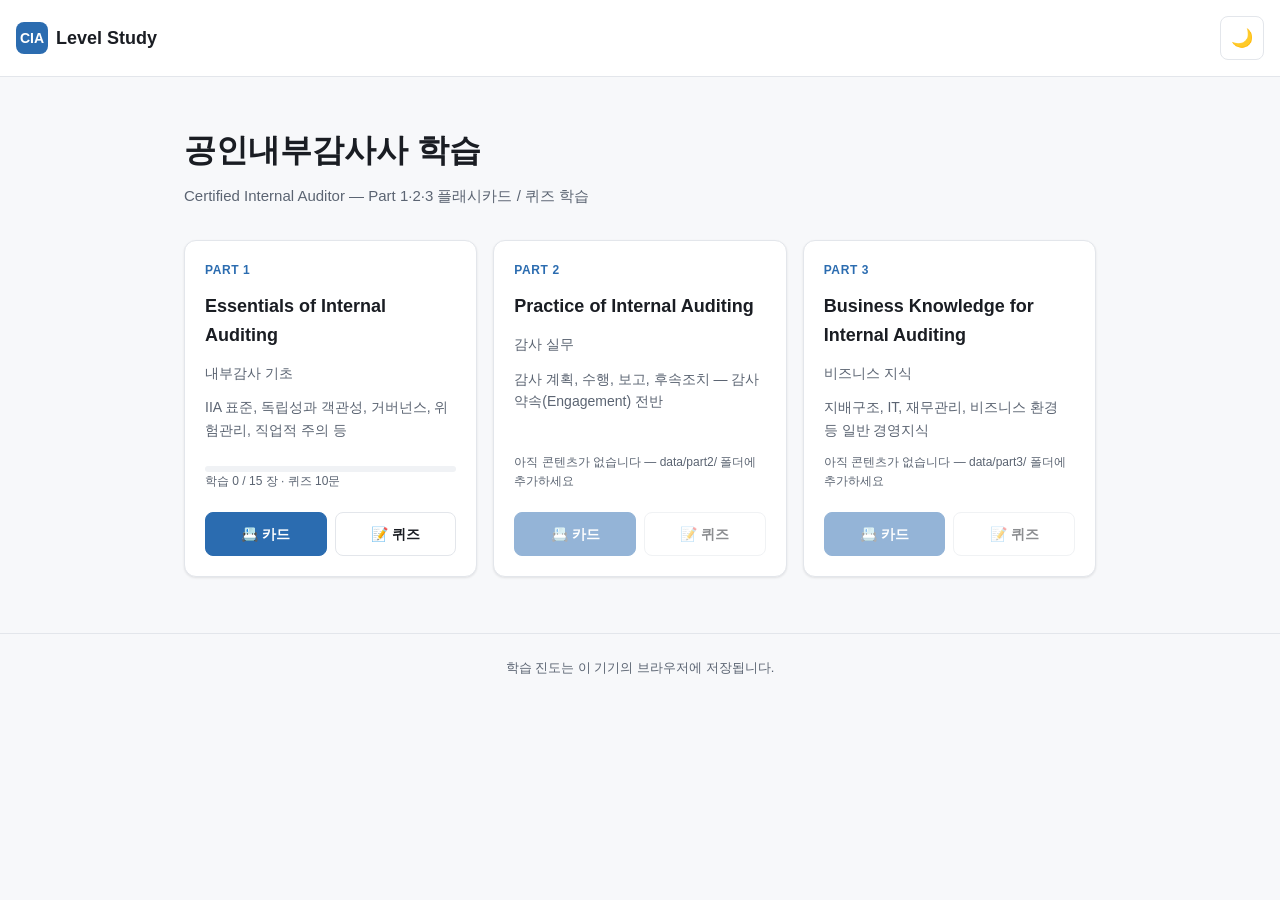
==== index.html @ ff958520 "Initial commit: CIA study site scaffold - Vanilla HTML/CSS/JS, GitHub Pages ready - Home with Part 1" ====
<!DOCTYPE html>
<html lang="ko">
<head>
  <meta charset="UTF-8">
  <meta name="viewport" content="width=device-width, initial-scale=1, viewport-fit=cover">
  <meta name="description" content="공인내부감사사(CIA) 학습 사이트 - 플래시카드와 퀴즈로 효과적 학습">
  <meta name="theme-color" content="#2b6cb0">
  <title>CIA Level Study - 공인내부감사사 학습</title>
  <link rel="stylesheet" href="css/style.css">
</head>
<body>
  <header>
    <div class="brand">
      <a href="index.html">
        <span class="brand-icon">CIA</span>
        <span>Level Study</span>
      </a>
    </div>
    <div class="header-actions">
      <button id="themeToggle" class="icon-btn" aria-label="테마 변경">🌙</button>
    </div>
  </header>

  <main class="container">
    <section class="hero">
      <h1>공인내부감사사 학습</h1>
      <p>Certified Internal Auditor — Part 1·2·3 플래시카드 / 퀴즈 학습</p>
    </section>

    <section id="parts" class="parts-grid"></section>
  </main>

  <footer>
    <p>학습 진도는 이 기기의 브라우저에 저장됩니다.</p>
  </footer>

  <script src="js/app.js"></script>
  <script>
    CIA.setupHeader();

    async function renderParts() {
      const grid = document.getElementById("parts");
      try {
        const manifest = await CIA.loadManifest();
        grid.innerHTML = "";
        for (const part of manifest.parts) {
          const cardCount = await getCount(part, "flashcards");
          const quizCount = await getCount(part, "quiz");
          const progress = CIA.Progress.loadFlashcards(part.id);
          const studiedCount = progress.studied.length;
          const pct = cardCount > 0 ? Math.round((studiedCount / cardCount) * 100) : 0;

          const hasContent = cardCount > 0 || quizCount > 0;

          const div = document.createElement("div");
          div.className = "part-card";
          div.innerHTML = `
            <div class="part-number">Part ${part.number}</div>
            <div class="part-title">${escapeHTML(part.title)}</div>
            <div class="part-title-ko">${escapeHTML(part.titleKo)}</div>
            <div class="part-desc">${escapeHTML(part.description)}</div>
            ${hasContent ? `
              <div>
                <div class="progress-bar"><div class="progress-fill" style="width:${pct}%"></div></div>
                <div class="progress-text">학습 ${studiedCount} / ${cardCount} 장 · 퀴즈 ${quizCount}문</div>
              </div>
            ` : `<div class="progress-text">아직 콘텐츠가 없습니다 — data/${part.id}/ 폴더에 추가하세요</div>`}
            <div class="part-actions">
              <a class="btn btn-primary" href="flashcards.html?part=${part.id}" ${cardCount === 0 ? "aria-disabled='true' style='pointer-events:none;opacity:.5'" : ""}>📇 카드</a>
              <a class="btn" href="quiz.html?part=${part.id}" ${quizCount === 0 ? "aria-disabled='true' style='pointer-events:none;opacity:.5'" : ""}>📝 퀴즈</a>
            </div>
          `;
          grid.appendChild(div);
        }
      } catch (e) {
        grid.innerHTML = `<div class="empty-state"><h2>로딩 오류</h2><p>${escapeHTML(e.message)}</p></div>`;
      }
    }

    async function getCount(part, type) {
      const data = await CIA.loadPartData(part, type);
      if (!data) return 0;
      return type === "flashcards" ? (data.cards || []).length : (data.questions || []).length;
    }

    function escapeHTML(s) {
      return String(s).replace(/[&<>"']/g, (c) => ({
        "&": "&amp;", "<": "&lt;", ">": "&gt;", '"': "&quot;", "'": "&#39;"
      }[c]));
    }

    renderParts();
  </script>
</body>
</html>
---- css/style.css ----
:root {
  --bg: #f7f8fa;
  --surface: #ffffff;
  --surface-2: #f0f2f5;
  --text: #1a1d23;
  --text-muted: #5b6472;
  --border: #e3e6eb;
  --primary: #2b6cb0;
  --primary-hover: #2c5282;
  --success: #2f855a;
  --success-bg: #c6f6d5;
  --danger: #c53030;
  --danger-bg: #fed7d7;
  --warning: #b7791f;
  --shadow: 0 1px 3px rgba(0, 0, 0, 0.06), 0 1px 2px rgba(0, 0, 0, 0.04);
  --radius: 12px;
  --radius-sm: 8px;
}

[data-theme="dark"] {
  --bg: #0f1419;
  --surface: #1a1f29;
  --surface-2: #232936;
  --text: #e6e8eb;
  --text-muted: #9aa3b2;
  --border: #2d3441;
  --primary: #63b3ed;
  --primary-hover: #90cdf4;
  --success: #68d391;
  --success-bg: #1c4532;
  --danger: #fc8181;
  --danger-bg: #4a1d1d;
  --warning: #f6ad55;
  --shadow: 0 2px 6px rgba(0, 0, 0, 0.3);
}

@media (prefers-color-scheme: dark) {
  :root:not([data-theme="light"]) {
    --bg: #0f1419;
    --surface: #1a1f29;
    --surface-2: #232936;
    --text: #e6e8eb;
    --text-muted: #9aa3b2;
    --border: #2d3441;
    --primary: #63b3ed;
    --primary-hover: #90cdf4;
    --success: #68d391;
    --success-bg: #1c4532;
    --danger: #fc8181;
    --danger-bg: #4a1d1d;
    --warning: #f6ad55;
    --shadow: 0 2px 6px rgba(0, 0, 0, 0.3);
  }
}

* {
  box-sizing: border-box;
  margin: 0;
  padding: 0;
}

html {
  -webkit-text-size-adjust: 100%;
  -webkit-tap-highlight-color: transparent;
}

body {
  font-family: -apple-system, BlinkMacSystemFont, "Segoe UI", "Apple SD Gothic Neo",
    "Malgun Gothic", "맑은 고딕", Roboto, sans-serif;
  background: var(--bg);
  color: var(--text);
  line-height: 1.6;
  font-size: 16px;
  min-height: 100vh;
  min-height: 100dvh;
  padding-bottom: env(safe-area-inset-bottom);
  transition: background 0.2s, color 0.2s;
}

button {
  font-family: inherit;
  cursor: pointer;
  -webkit-tap-highlight-color: transparent;
  touch-action: manipulation;
}

a {
  color: var(--primary);
  text-decoration: none;
}

a:hover {
  text-decoration: underline;
}

.container {
  max-width: 960px;
  margin: 0 auto;
  padding: 16px;
}

@media (min-width: 768px) {
  .container {
    padding: 24px;
  }
}

/* Header */
header {
  display: flex;
  justify-content: space-between;
  align-items: center;
  padding: 16px;
  border-bottom: 1px solid var(--border);
  background: var(--surface);
  position: sticky;
  top: 0;
  z-index: 10;
  padding-top: max(16px, env(safe-area-inset-top));
}

.brand {
  display: flex;
  align-items: center;
  gap: 8px;
  font-weight: 700;
  font-size: 18px;
  color: var(--text);
}

.brand a {
  color: inherit;
  display: flex;
  align-items: center;
  gap: 8px;
}

.brand-icon {
  width: 32px;
  height: 32px;
  background: var(--primary);
  color: white;
  display: flex;
  align-items: center;
  justify-content: center;
  border-radius: 8px;
  font-weight: 700;
  font-size: 14px;
}

.header-actions {
  display: flex;
  gap: 8px;
  align-items: center;
}

.icon-btn {
  width: 44px;
  height: 44px;
  border: 1px solid var(--border);
  background: var(--surface);
  color: var(--text);
  border-radius: var(--radius-sm);
  display: flex;
  align-items: center;
  justify-content: center;
  font-size: 18px;
}

.icon-btn:hover {
  background: var(--surface-2);
}

/* Hero */
.hero {
  padding: 24px 0 16px;
}

.hero h1 {
  font-size: 24px;
  margin-bottom: 8px;
}

.hero p {
  color: var(--text-muted);
  font-size: 15px;
}

@media (min-width: 768px) {
  .hero h1 {
    font-size: 32px;
  }
}

/* Part cards grid */
.parts-grid {
  display: grid;
  grid-template-columns: 1fr;
  gap: 16px;
  margin-top: 16px;
}

@media (min-width: 768px) {
  .parts-grid {
    grid-template-columns: repeat(3, 1fr);
  }
}

.part-card {
  background: var(--surface);
  border: 1px solid var(--border);
  border-radius: var(--radius);
  padding: 20px;
  box-shadow: var(--shadow);
  display: flex;
  flex-direction: column;
  gap: 12px;
}

.part-number {
  font-size: 12px;
  font-weight: 700;
  color: var(--primary);
  letter-spacing: 0.05em;
  text-transform: uppercase;
}

.part-title {
  font-size: 18px;
  font-weight: 700;
}

.part-title-ko {
  font-size: 14px;
  color: var(--text-muted);
}

.part-desc {
  font-size: 14px;
  color: var(--text-muted);
  flex-grow: 1;
}

.progress-bar {
  height: 6px;
  background: var(--surface-2);
  border-radius: 3px;
  overflow: hidden;
}

.progress-fill {
  height: 100%;
  background: var(--primary);
  transition: width 0.3s;
}

.progress-text {
  font-size: 12px;
  color: var(--text-muted);
}

.part-actions {
  display: flex;
  gap: 8px;
  margin-top: 8px;
}

.btn {
  flex: 1;
  min-height: 44px;
  padding: 10px 16px;
  border-radius: var(--radius-sm);
  border: 1px solid var(--border);
  background: var(--surface);
  color: var(--text);
  font-size: 14px;
  font-weight: 600;
  display: flex;
  align-items: center;
  justify-content: center;
  gap: 6px;
  text-decoration: none;
  transition: background 0.15s, border-color 0.15s;
}

.btn:hover {
  background: var(--surface-2);
  text-decoration: none;
}

.btn-primary {
  background: var(--primary);
  border-color: var(--primary);
  color: white;
}

.btn-primary:hover {
  background: var(--primary-hover);
  border-color: var(--primary-hover);
}

.btn-success {
  background: var(--success);
  border-color: var(--success);
  color: white;
}

.btn-danger {
  background: var(--danger);
  border-color: var(--danger);
  color: white;
}

.btn-block {
  width: 100%;
}

.btn:disabled {
  opacity: 0.5;
  cursor: not-allowed;
}

/* Flashcard */
.study-bar {
  display: flex;
  justify-content: space-between;
  align-items: center;
  padding: 12px 0;
  font-size: 14px;
  color: var(--text-muted);
  flex-wrap: wrap;
  gap: 8px;
}

.flashcard-container {
  perspective: 1500px;
  margin: 24px 0;
  min-height: 320px;
  display: flex;
  align-items: center;
  justify-content: center;
}

.flashcard {
  width: 100%;
  max-width: 600px;
  min-height: 280px;
  position: relative;
  transform-style: preserve-3d;
  transition: transform 0.5s;
  cursor: pointer;
  user-select: none;
}

.flashcard.flipped {
  transform: rotateY(180deg);
}

.card-face {
  position: absolute;
  inset: 0;
  backface-visibility: hidden;
  -webkit-backface-visibility: hidden;
  background: var(--surface);
  border: 1px solid var(--border);
  border-radius: var(--radius);
  padding: 32px 24px;
  display: flex;
  flex-direction: column;
  justify-content: center;
  box-shadow: var(--shadow);
}

.card-back {
  transform: rotateY(180deg);
}

.card-category {
  font-size: 12px;
  text-transform: uppercase;
  letter-spacing: 0.05em;
  color: var(--primary);
  font-weight: 700;
  margin-bottom: 12px;
}

.card-content {
  font-size: 18px;
  line-height: 1.7;
  text-align: center;
  flex-grow: 1;
  display: flex;
  align-items: center;
  justify-content: center;
}

.card-back .card-content {
  font-size: 16px;
  text-align: left;
  display: block;
}

.card-tags {
  margin-top: 16px;
  display: flex;
  gap: 6px;
  flex-wrap: wrap;
  justify-content: center;
}

.tag {
  font-size: 11px;
  padding: 3px 8px;
  background: var(--surface-2);
  color: var(--text-muted);
  border-radius: 12px;
}

.flip-hint {
  text-align: center;
  font-size: 13px;
  color: var(--text-muted);
  margin-top: 12px;
}

.flashcard-actions {
  display: grid;
  grid-template-columns: repeat(3, 1fr);
  gap: 8px;
  margin-top: 16px;
}

@media (max-width: 480px) {
  .card-content {
    font-size: 16px;
  }
  .card-back .card-content {
    font-size: 15px;
  }
  .card-face {
    padding: 24px 16px;
  }
}

/* Quiz */
.quiz-question {
  background: var(--surface);
  border: 1px solid var(--border);
  border-radius: var(--radius);
  padding: 20px;
  margin: 16px 0;
  box-shadow: var(--shadow);
}

.question-text {
  font-size: 17px;
  line-height: 1.6;
  margin-bottom: 16px;
  font-weight: 600;
}

.options {
  display: flex;
  flex-direction: column;
  gap: 8px;
}

.option {
  width: 100%;
  text-align: left;
  padding: 14px 16px;
  border: 1px solid var(--border);
  background: var(--surface);
  color: var(--text);
  border-radius: var(--radius-sm);
  font-size: 15px;
  line-height: 1.5;
  min-height: 48px;
  transition: all 0.15s;
}

.option:hover:not(:disabled) {
  border-color: var(--primary);
  background: var(--surface-2);
}

.option.correct {
  background: var(--success-bg);
  border-color: var(--success);
  color: var(--text);
}

.option.wrong {
  background: var(--danger-bg);
  border-color: var(--danger);
  color: var(--text);
}

.option:disabled {
  cursor: not-allowed;
}

.option-letter {
  display: inline-block;
  font-weight: 700;
  margin-right: 8px;
  color: var(--primary);
}

.feedback {
  margin-top: 16px;
  padding: 14px;
  border-radius: var(--radius-sm);
  background: var(--surface-2);
  font-size: 14px;
  line-height: 1.6;
}

.feedback-title {
  font-weight: 700;
  margin-bottom: 6px;
}

.feedback.correct .feedback-title {
  color: var(--success);
}

.feedback.wrong .feedback-title {
  color: var(--danger);
}

.quiz-result {
  background: var(--surface);
  border: 1px solid var(--border);
  border-radius: var(--radius);
  padding: 24px;
  text-align: center;
  margin: 24px 0;
  box-shadow: var(--shadow);
}

.score-big {
  font-size: 48px;
  font-weight: 700;
  color: var(--primary);
  margin: 16px 0;
}

.empty-state {
  text-align: center;
  padding: 48px 16px;
  color: var(--text-muted);
}

.empty-state h2 {
  margin-bottom: 8px;
  color: var(--text);
}

footer {
  text-align: center;
  padding: 24px 16px;
  color: var(--text-muted);
  font-size: 13px;
  border-top: 1px solid var(--border);
  margin-top: 32px;
}

.footer-actions {
  margin-top: 16px;
  display: grid;
  grid-template-columns: 1fr 1fr;
  gap: 8px;
  max-width: 600px;
  margin-left: auto;
  margin-right: auto;
}

.action-bar-bottom {
  display: flex;
  gap: 8px;
  margin-top: 16px;
}
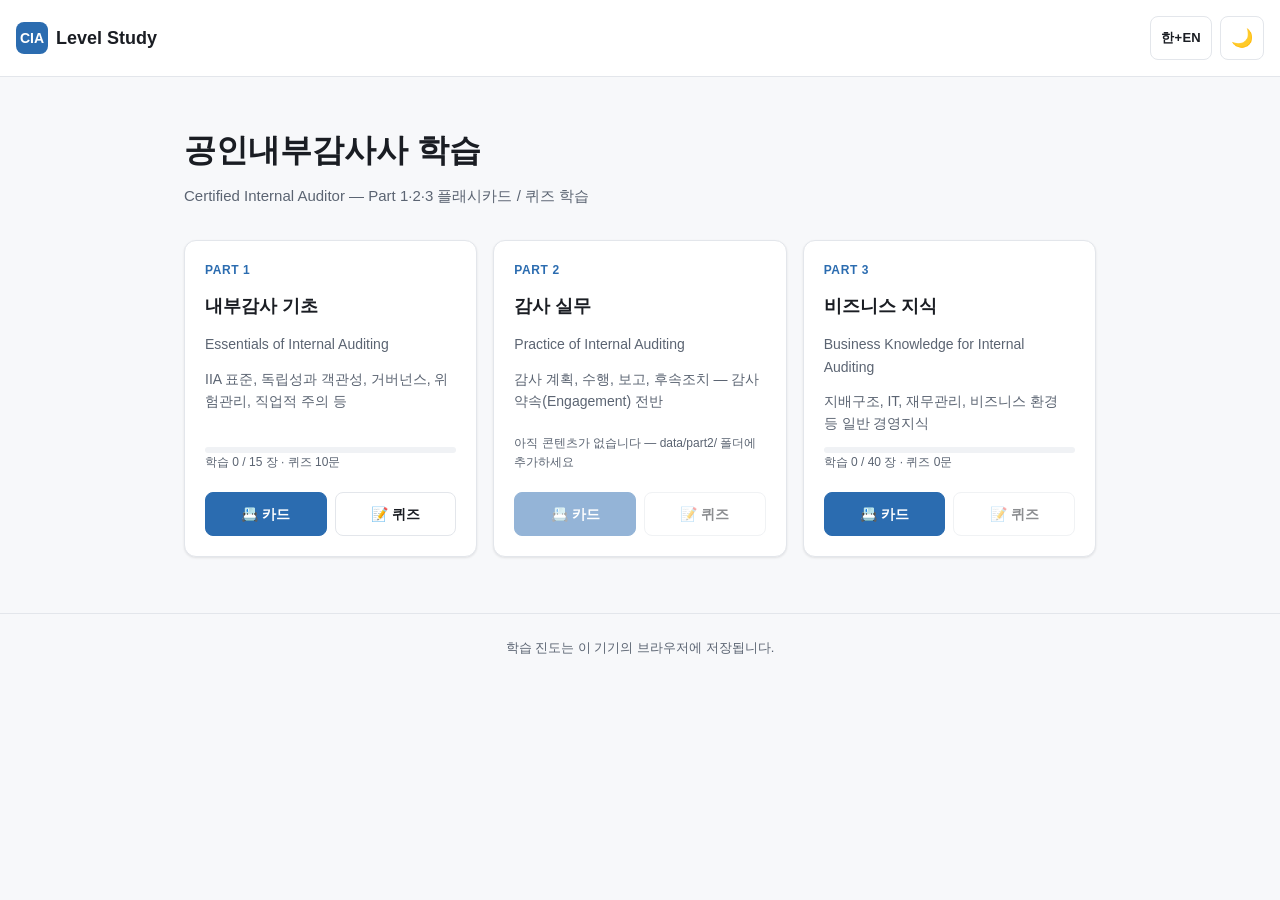
==== commit 14eafb2c: "Add bilingual (KO/EN) toggle and parallel content UI: - Header lang toggle: 한 / EN / 한+EN (cycles, p" ====
--- a/index.html
+++ b/index.html
@@ -17,6 +17,7 @@
       </a>
     </div>
     <div class="header-actions">
+      <button id="langToggle" class="icon-btn lang-toggle" aria-label="언어 전환" title="언어 전환 (한 / EN / 한+EN)">한+EN</button>
       <button id="themeToggle" class="icon-btn" aria-label="테마 변경">🌙</button>
     </div>
   </header>
@@ -43,6 +44,9 @@
       try {
         const manifest = await CIA.loadManifest();
         grid.innerHTML = "";
+        const lang = CIA.Lang.current();
+        const showKo = lang !== "en";
+        const showEn = lang !== "ko";
         for (const part of manifest.parts) {
           const cardCount = await getCount(part, "flashcards");
           const quizCount = await getCount(part, "quiz");
@@ -56,8 +60,8 @@
           div.className = "part-card";
           div.innerHTML = `
             <div class="part-number">Part ${part.number}</div>
-            <div class="part-title">${escapeHTML(part.title)}</div>
-            <div class="part-title-ko">${escapeHTML(part.titleKo)}</div>
+            ${showKo ? `<div class="part-title">${escapeHTML(part.titleKo)}</div>` : ""}
+            ${showEn ? `<div class="${showKo ? "part-title-ko" : "part-title"}">${escapeHTML(part.title)}</div>` : ""}
             <div class="part-desc">${escapeHTML(part.description)}</div>
             ${hasContent ? `
               <div>
@@ -77,6 +81,8 @@
       }
     }
 
+    window.addEventListener("cia:lang-changed", renderParts);
+
     async function getCount(part, type) {
       const data = await CIA.loadPartData(part, type);
       if (!data) return 0;
--- a/css/style.css
+++ b/css/style.css
@@ -416,6 +416,38 @@
   border-radius: 12px;
 }
 
+/* Bilingual rendering */
+.lang-ko {
+  /* primary language - inherits font-size */
+}
+.lang-en {
+  color: var(--text-muted);
+  font-size: 0.9em;
+  margin-top: 10px;
+  padding-top: 10px;
+  border-top: 1px dashed var(--border);
+  font-style: italic;
+  line-height: 1.55;
+}
+.card-back .lang-en {
+  font-style: normal;
+}
+.option .lang-en {
+  display: block;
+  font-size: 0.85em;
+  margin-top: 4px;
+  padding-top: 4px;
+  border-top: 1px dashed var(--border);
+}
+.lang-toggle {
+  min-width: 56px;
+  width: auto;
+  padding: 0 10px;
+  font-size: 13px;
+  font-weight: 600;
+  letter-spacing: 0.02em;
+}
+
 .flip-hint {
   text-align: center;
   font-size: 13px;
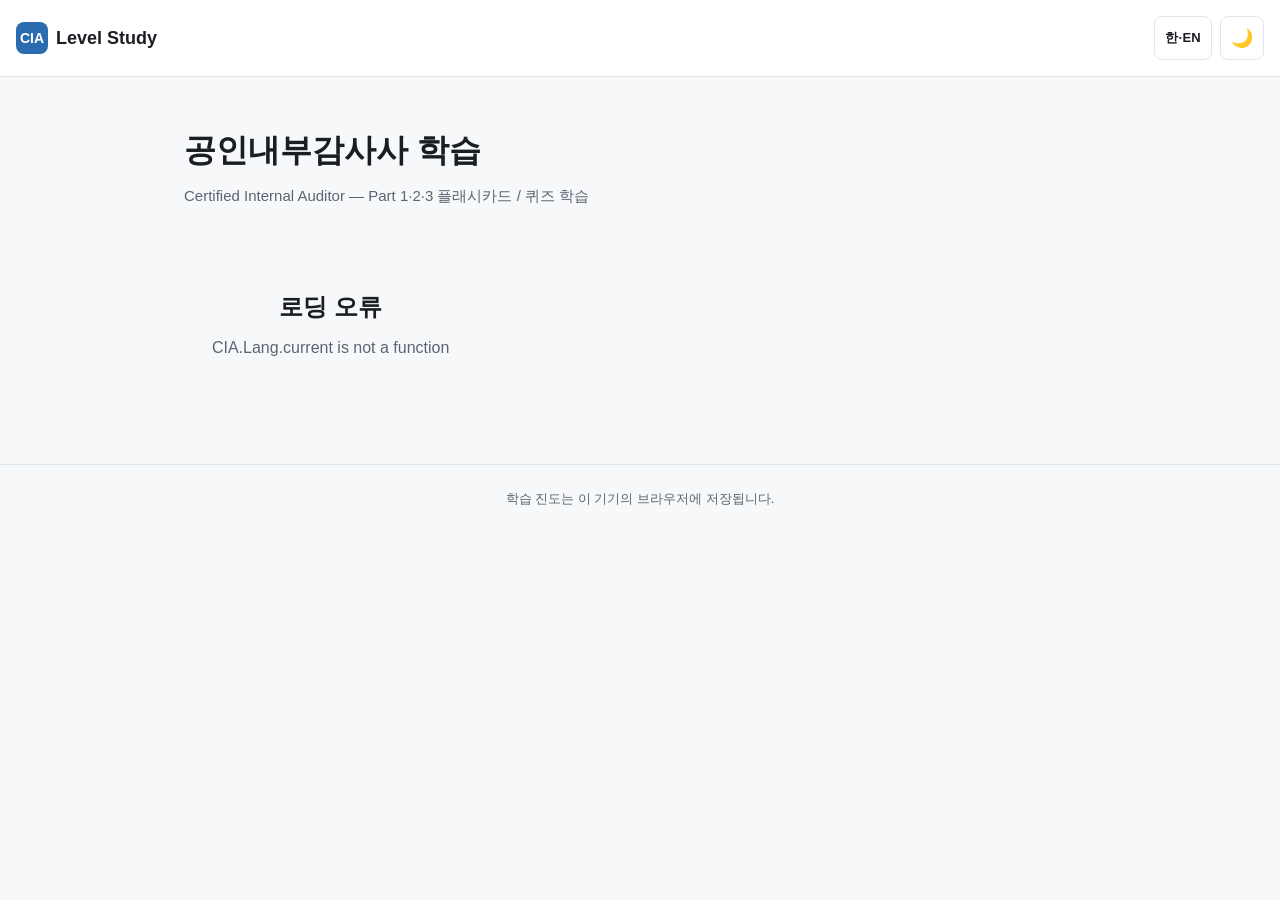
==== commit f3aec59f: "Add language multi-select, TTS, and hands-free driving mode - Languages: replace the single-choice c" ====
--- a/index.html
+++ b/index.html
@@ -17,7 +17,7 @@
       </a>
     </div>
     <div class="header-actions">
-      <button id="langToggle" class="icon-btn lang-toggle" aria-label="언어 전환" title="언어 전환 (한 / EN / 한+EN)">한+EN</button>
+      <button id="langToggle" class="icon-btn lang-toggle" aria-label="언어 선택" title="언어 선택 (한국어 / English / 中文 — 복수 선택 가능)">한+EN</button>
       <button id="themeToggle" class="icon-btn" aria-label="테마 변경">🌙</button>
     </div>
   </header>
--- a/css/style.css
+++ b/css/style.css
@@ -392,6 +392,7 @@
   display: flex;
   align-items: center;
   justify-content: center;
+  white-space: pre-line; /* preserve newlines in question/option text */
 }
 
 .card-back .card-content {
@@ -431,6 +432,15 @@
 }
 .card-back .lang-en {
   font-style: normal;
+}
+.lang-zh {
+  color: var(--text-muted);
+  font-size: 0.88em;
+  margin-top: 10px;
+  padding-top: 10px;
+  border-top: 1px dotted var(--border);
+  line-height: 1.6;
+  opacity: 0.85;
 }
 .option .lang-en {
   display: block;
@@ -613,3 +623,100 @@
   gap: 8px;
   margin-top: 16px;
 }
+
+/* Language multi-select dropdown */
+.lang-menu {
+  position: absolute;
+  top: calc(100% + 6px);
+  right: 0;
+  min-width: 160px;
+  background: var(--surface);
+  border: 1px solid var(--border);
+  border-radius: var(--radius-sm);
+  box-shadow: var(--shadow);
+  padding: 6px;
+  z-index: 50;
+  display: none;
+}
+.lang-menu.open {
+  display: block;
+}
+.lang-menu label {
+  display: flex;
+  align-items: center;
+  gap: 10px;
+  min-height: 44px;
+  padding: 0 10px;
+  border-radius: var(--radius-sm);
+  cursor: pointer;
+  font-size: 15px;
+  color: var(--text);
+}
+.lang-menu label:hover {
+  background: var(--surface-2);
+}
+.lang-menu input[type="checkbox"] {
+  width: 18px;
+  height: 18px;
+  accent-color: var(--primary);
+}
+
+/* Text-to-speech speaker buttons */
+.speak-btn {
+  border: 1px solid var(--border);
+  background: var(--surface);
+  color: var(--text);
+  border-radius: 50%;
+  width: 40px;
+  height: 40px;
+  font-size: 18px;
+  display: inline-flex;
+  align-items: center;
+  justify-content: center;
+  cursor: pointer;
+  flex-shrink: 0;
+}
+.speak-btn:hover {
+  background: var(--surface-2);
+}
+.speak-btn:active {
+  transform: scale(0.94);
+}
+.card-face .speak-btn {
+  position: absolute;
+  top: 12px;
+  right: 12px;
+}
+.speak-inline {
+  width: 32px;
+  height: 32px;
+  font-size: 15px;
+  vertical-align: middle;
+  margin-right: 8px;
+}
+
+/* Hands-free auto-play (driving mode) controls */
+.autoplay-bar {
+  display: flex;
+  align-items: center;
+  gap: 8px;
+  margin-top: 16px;
+}
+.autoplay-bar #autoBtn {
+  flex: 1;
+}
+.speed-group {
+  display: flex;
+  gap: 4px;
+}
+.btn-sm {
+  min-height: 40px;
+  padding: 0 10px;
+  font-size: 13px;
+  flex: 0 0 auto;
+}
+.speed-btn.active {
+  background: var(--primary);
+  border-color: var(--primary);
+  color: #fff;
+}
